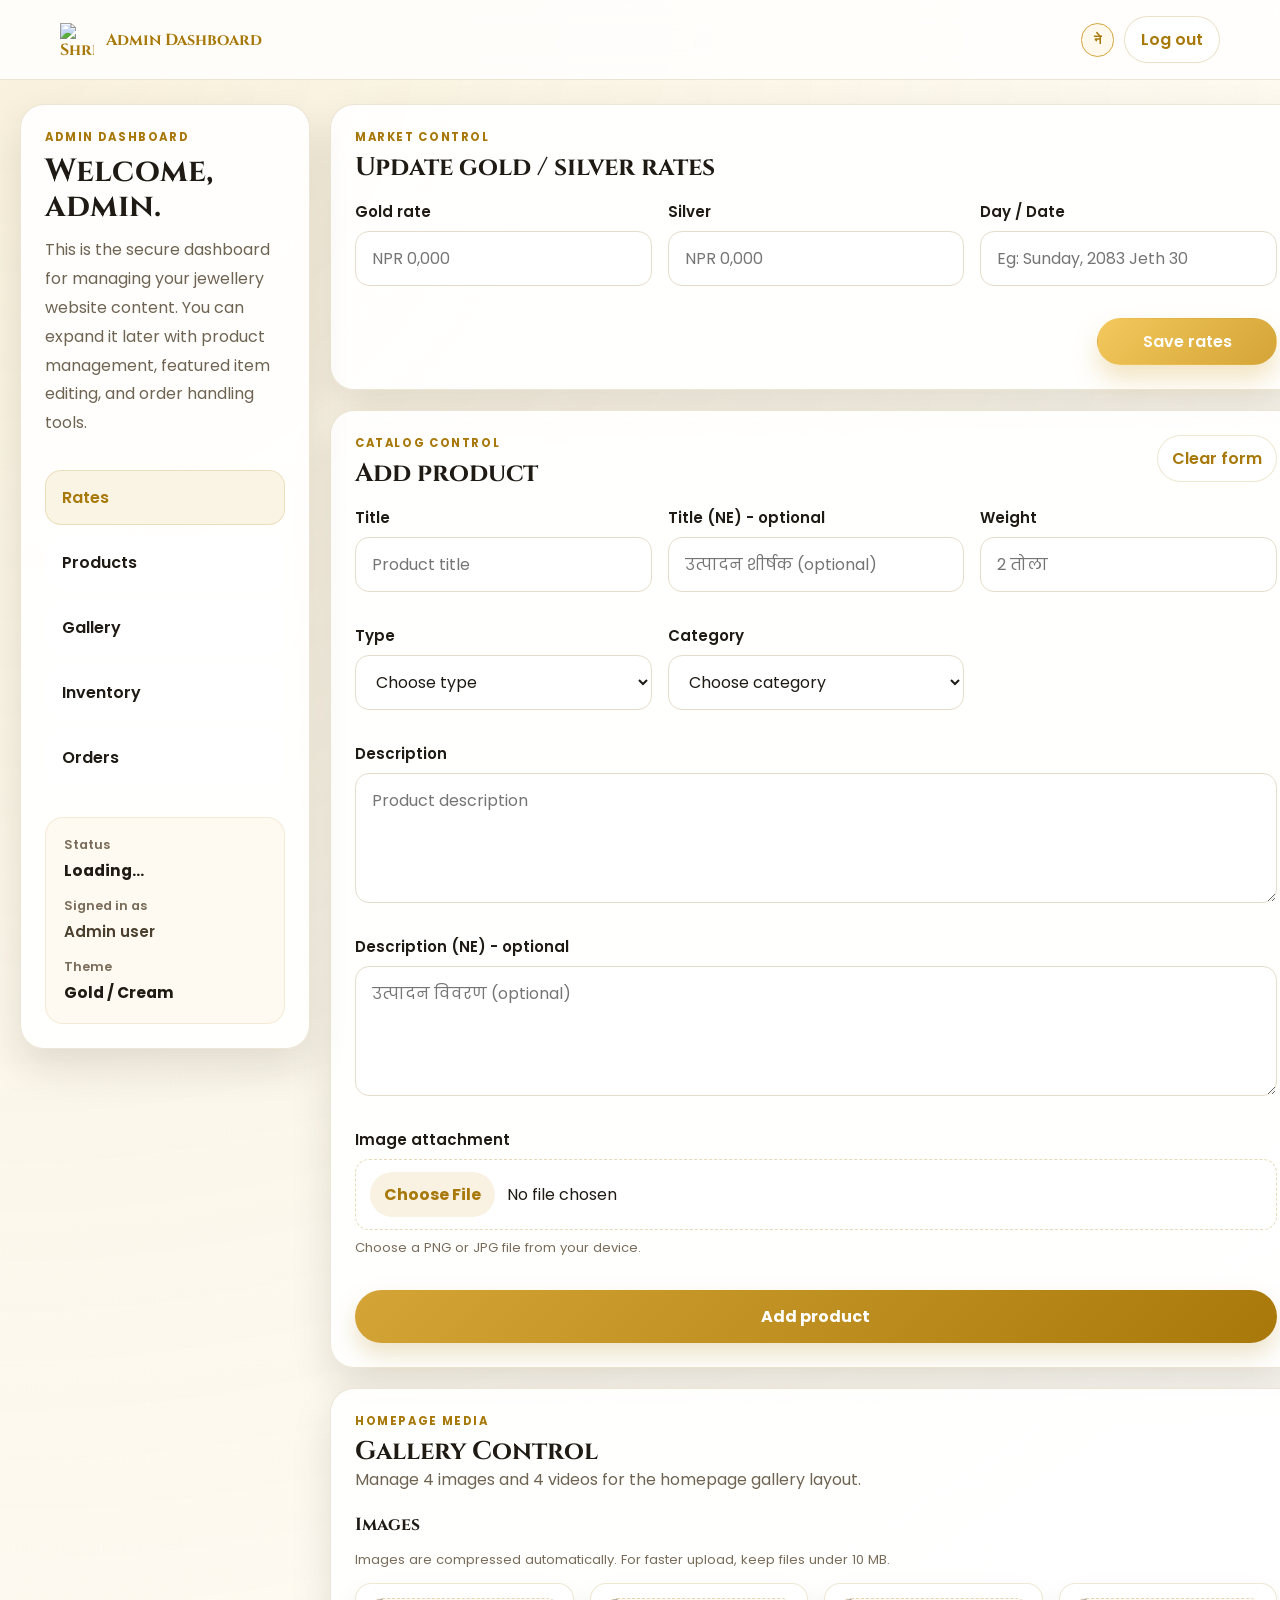
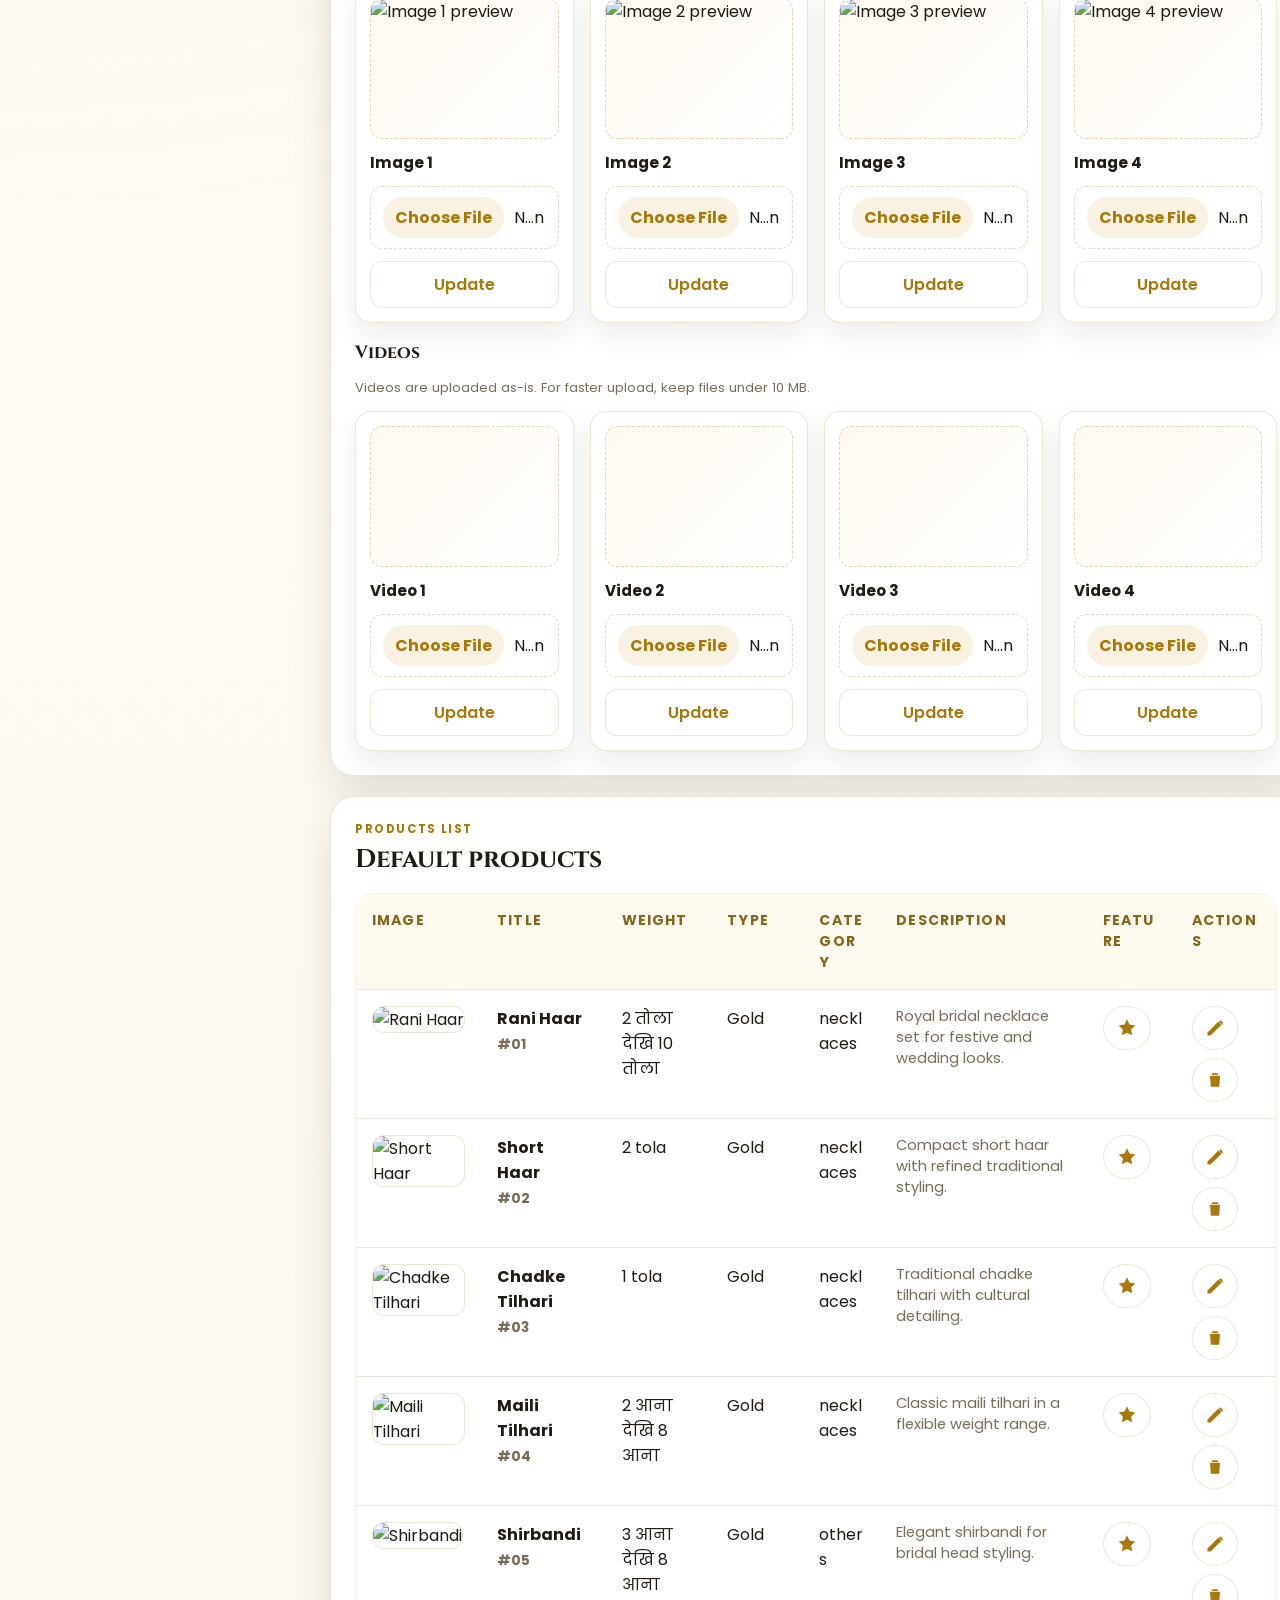
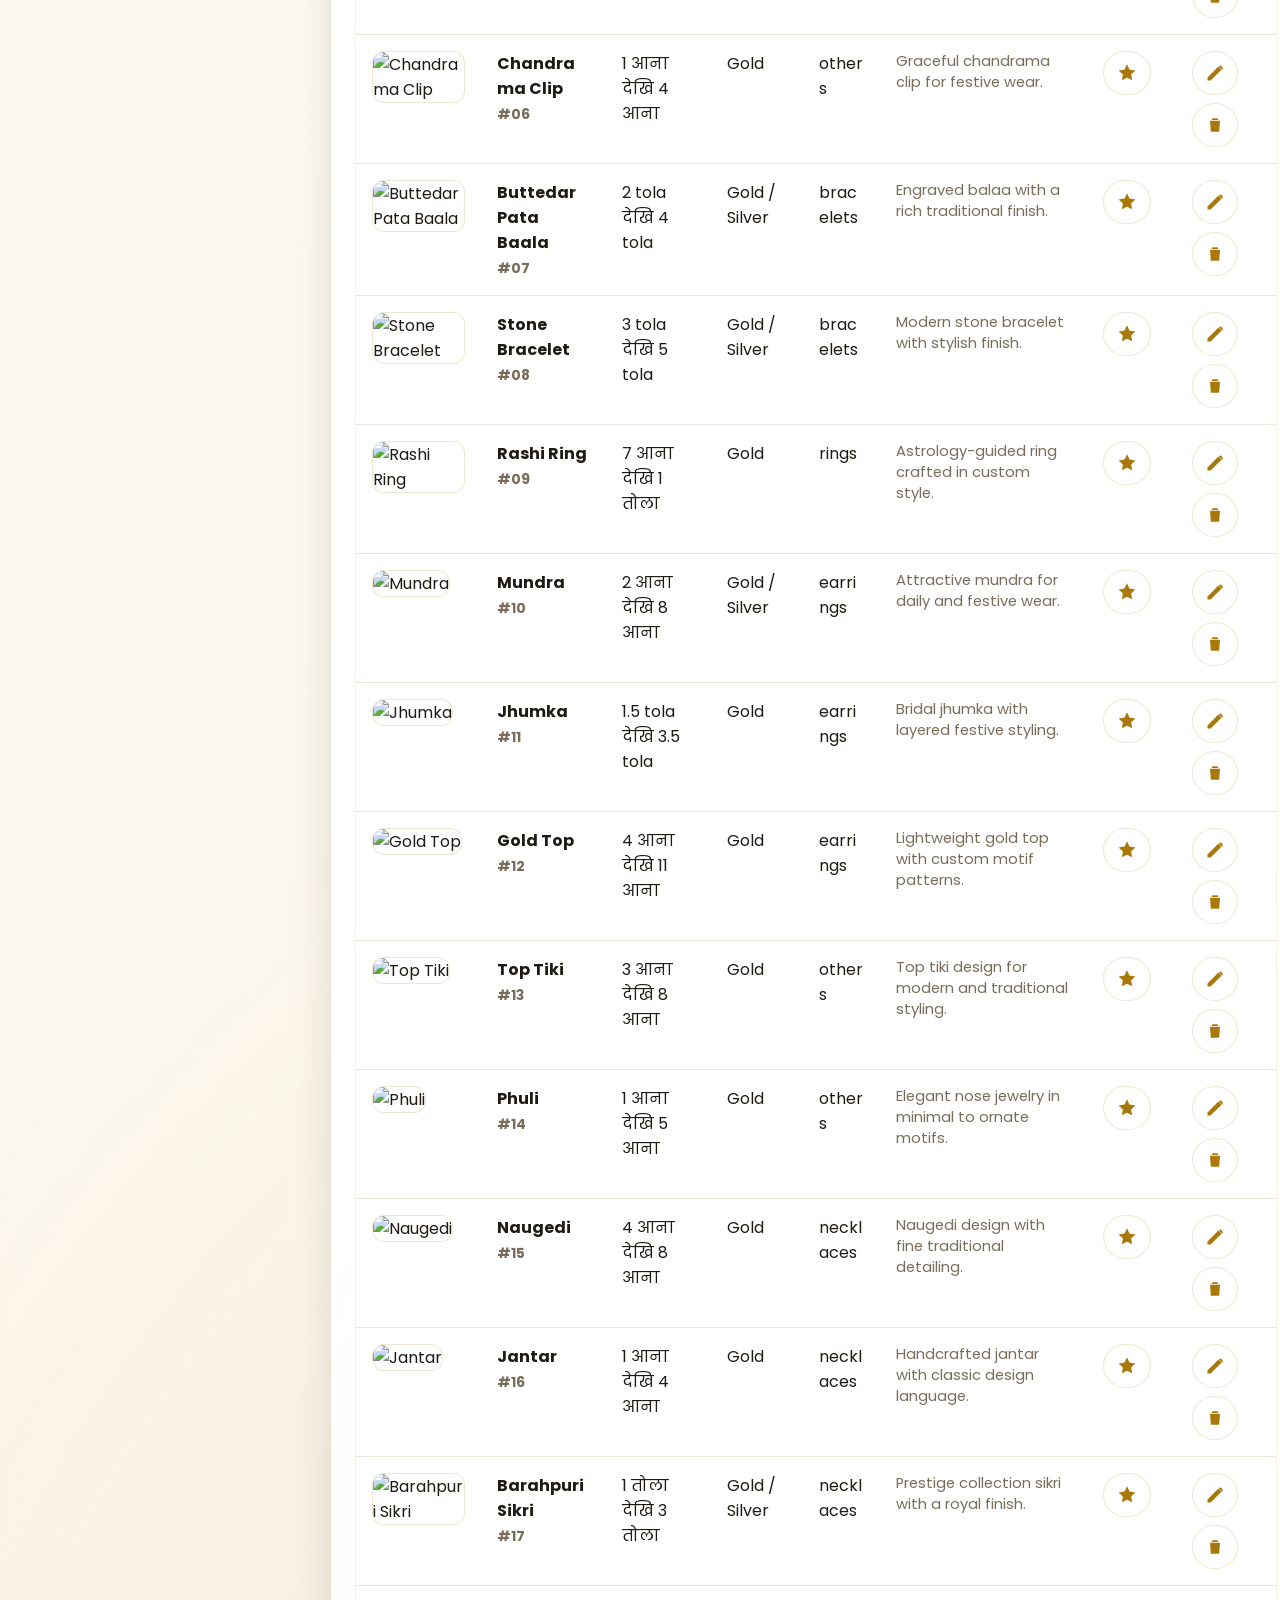
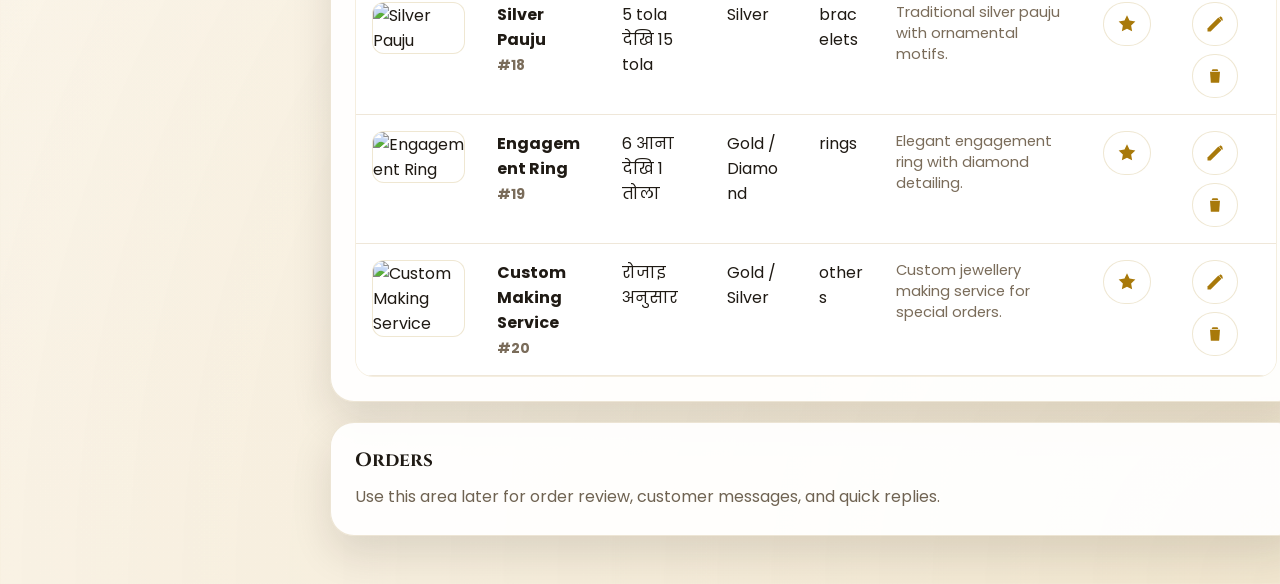
==== admin/dashboard.html @ 150936ea "Add files via upload" ====
<!DOCTYPE html>
<html lang="en">
<head>
    <meta charset="UTF-8">
    <meta name="viewport" content="width=device-width, initial-scale=1.0">
    <title>Admin Dashboard | Shree Ganapati Jewellers</title>
    <meta name="robots" content="noindex, nofollow">
    <link rel="icon" type="image/png" href="../img/logo.png">
    <link rel="preconnect" href="https://fonts.googleapis.com">
    <link rel="preconnect" href="https://fonts.gstatic.com" crossorigin>
    <link href="https://fonts.googleapis.com/css2?family=Cinzel:wght@600;700&family=Poppins:wght@300;400;500;600&display=swap" rel="stylesheet">
    <link rel="stylesheet" href="admin-style.css">
</head>
<body class="dashboard-page" data-page="dashboard">
    <header class="topbar">
        <div class="topbar-inner">
            <div class="brand">
                <img src="../img/logo.webp" alt="Shree Ganapati Jewellers">
                <span data-i18n="dashboardBrand">Admin Dashboard</span>
            </div>
            <div class="topbar-actions">
                <button type="button" id="langToggle" class="lang-switch" aria-label="Switch language">ने</button>
                <button class="logout" id="logoutButton" type="button" data-i18n="logout">Log out</button>
            </div>
        </div>
    </header>

    <main class="dashboard-shell">
        <aside class="sidebar panel">
            <div>
                <p class="sidebar-kicker" data-i18n="dashboardBrand">Admin Dashboard</p>
                <h1 data-i18n="dashboardTitle">Welcome, admin.</h1>
                <p class="sidebar-copy" data-i18n="dashboardIntro">This is the secure dashboard for managing your jewellery website content.</p>
            </div>

            <nav class="sidebar-nav" aria-label="Admin sections">
                <a href="#rates" class="sidebar-link active" data-i18n="navRates">Rates</a>
                <a href="#products" class="sidebar-link" data-i18n="navProducts">Products</a>
                <a href="#gallery-control" class="sidebar-link" data-i18n="navGallery">Gallery</a>
                <a href="#inventory" class="sidebar-link" data-i18n="navInventory">Inventory</a>
                <a href="#orders" class="sidebar-link" data-i18n="navOrders">Orders</a>
            </nav>

            <div class="sidebar-meta">
                <div>
                    <span class="label" data-i18n="statusLabel">Status</span>
                    <strong id="authStatus">Checking...</strong>
                </div>
                <div>
                    <span class="label" data-i18n="signedInLabel">Signed in as</span>
                    <strong id="userEmail">Loading...</strong>
                </div>
                <div>
                    <span class="label" data-i18n="themeLabel">Theme</span>
                    <strong data-i18n="themeValue">Gold / Cream</strong>
                </div>
            </div>
        </aside>

        <section class="dashboard-main">
            <section class="panel rate-panel" id="rates">
                <div class="section-head">
                    <div>
                        <p class="section-kicker" data-i18n="ratesKicker">Market control</p>
                        <h2 data-i18n="ratesTitle">Update gold / silver rates</h2>
                    </div>
                </div>

                <div class="rate-grid">
                    <label class="field compact">
                        <span data-i18n="goldLabel">Gold rate</span>
                        <input type="text" placeholder="NPR 000,000" data-i18n-placeholder="ratePlaceholder" data-rate-input="gold">
                    </label>
                    <label class="field compact">
                        <span data-i18n="silverLabel">Silver</span>
                        <input type="text" placeholder="NPR 000,000" data-i18n-placeholder="ratePlaceholder" data-rate-input="silver">
                    </label>
                    <label class="field compact">
                        <span data-i18n="rateDateLabel">Day / Date</span>
                        <input type="text" placeholder="Eg: Sunday, 2083 Jeth 30" data-i18n-placeholder="rateDatePlaceholder" data-rate-input="rateDate">
                    </label>
                </div>

                <div class="rate-actions">
                    <button type="button" class="ghost-button rate-button" data-i18n="saveRates">Save rates</button>
                </div>
            </section>

            <section class="panel form-panel-card" id="products">
                <div class="section-head">
                    <div>
                        <p class="section-kicker" data-i18n="productsKicker">Catalog control</p>
                        <h2 data-i18n="addProductTitle">Add product</h2>
                    </div>
                    <button type="button" class="ghost-button" data-i18n="clearForm">Clear form</button>
                </div>

                <form class="product-form" id="productForm">
                    <label class="field">
                        <span data-i18n="titleLabel">Title (EN)</span>
                        <input type="text" id="productTitle" data-i18n-placeholder="titlePlaceholder" placeholder="Product title" required>
                    </label>
                    <label class="field">
                        <span data-i18n="titleLabelNe">Title (NE)</span>
                        <input type="text" id="productTitleNe" placeholder="उत्पादन शीर्षक (optional)">
                    </label>
                    <label class="field">
                        <span data-i18n="weightLabel">Weight</span>
                        <input type="text" id="productWeight" data-i18n-placeholder="weightPlaceholder" placeholder="2 तोला" required>
                    </label>
                    <label class="field">
                        <span data-i18n="typeLabel">Type</span>
                        <select id="productType" required>
                            <option value="" data-i18n="chooseType">Choose type</option>
                            <option value="Gold" data-i18n="typeGold">Gold</option>
                            <option value="Silver" data-i18n="typeSilver">Silver</option>
                            <option value="Diamond" data-i18n="typeDiamond">Diamond</option>
                            <option value="Gold / Silver" data-i18n="typeGoldSilver">Gold / Silver</option>
                            <option value="Gold / Diamond" data-i18n="typeGoldDiamond">Gold / Diamond</option>
                        </select>
                    </label>
                    <label class="field">
                        <span data-i18n="categoryLabel">Category</span>
                        <select id="productCategory" required>
                            <option value="" data-i18n="chooseCategory">Choose category</option>
                            <option value="rings" data-i18n="categoryRings">Rings</option>
                            <option value="necklaces" data-i18n="categoryNecklaces">Necklaces</option>
                            <option value="bracelets" data-i18n="categoryBracelets">Bracelets</option>
                            <option value="earrings" data-i18n="categoryEarrings">Earrings</option>
                            <option value="others" data-i18n="categoryOthers">Others</option>
                        </select>
                    </label>
                    <label class="field field-full">
                        <span data-i18n="descriptionLabel">Description (EN)</span>
                        <textarea id="productDescription" rows="4" data-i18n-placeholder="descriptionPlaceholder" placeholder="Product description" required></textarea>
                    </label>
                    <label class="field field-full">
                        <span data-i18n="descriptionLabelNe">Description (NE)</span>
                        <textarea id="productDescriptionNe" rows="4" placeholder="उत्पादन विवरण (optional)"></textarea>
                    </label>
                    <label class="field field-full">
                        <span data-i18n="imageLabel">Image attachment</span>
                        <input type="file" id="productImageFile" accept="image/png,image/jpeg,image/jpg">
                        <small class="field-hint" data-i18n="imageHint">Choose a PNG or JPG file from your device.</small>
                    </label>
                    <div class="form-actions field-full">
                        <button type="submit" class="button" data-i18n="addProductButton">Add product</button>
                    </div>
                </form>
            </section>

            <section class="panel gallery-panel" id="gallery-control">
                <div class="section-head">
                    <div>
                        <p class="section-kicker" data-i18n="galleryKicker">Homepage media</p>
                        <h2 data-i18n="galleryTitle">Gallery Control</h2>
                        <p class="sidebar-copy" data-i18n="galleryIntro">Manage 4 images and 4 videos for the homepage gallery layout.</p>
                    </div>
                </div>

                <div class="gallery-control-section">
                    <h3 data-i18n="galleryImagesTitle">Images</h3>
                    <p class="field-hint" data-i18n="galleryImageHint">Images are compressed automatically. For faster upload, keep files under 10 MB.</p>
                    <div class="gallery-control-grid">
                        <article class="gallery-slot-card" data-gallery-slot="img1" data-gallery-type="image">
                            <div class="gallery-preview" data-gallery-preview="img1">
                                <div class="gallery-placeholder" data-i18n="galleryPlaceholder">No asset</div>
                                <img src="" alt="Image 1 preview" data-gallery-preview-img="img1" loading="lazy" decoding="async">
                            </div>
                            <div class="gallery-slot-label" data-i18n="galleryImage1">Image 1</div>
                            <div class="gallery-upload">
                                <input type="file" accept="image/*" data-gallery-input="img1">
                            </div>
                            <button type="button" class="ghost-button gallery-update-button" data-gallery-update="img1" data-i18n="galleryUpdateButton">Update</button>
                        </article>

                        <article class="gallery-slot-card" data-gallery-slot="img2" data-gallery-type="image">
                            <div class="gallery-preview" data-gallery-preview="img2">
                                <div class="gallery-placeholder" data-i18n="galleryPlaceholder">No asset</div>
                                <img src="" alt="Image 2 preview" data-gallery-preview-img="img2" loading="lazy" decoding="async">
                            </div>
                            <div class="gallery-slot-label" data-i18n="galleryImage2">Image 2</div>
                            <div class="gallery-upload">
                                <input type="file" accept="image/*" data-gallery-input="img2">
                            </div>
                            <button type="button" class="ghost-button gallery-update-button" data-gallery-update="img2" data-i18n="galleryUpdateButton">Update</button>
                        </article>

                        <article class="gallery-slot-card" data-gallery-slot="img3" data-gallery-type="image">
                            <div class="gallery-preview" data-gallery-preview="img3">
                                <div class="gallery-placeholder" data-i18n="galleryPlaceholder">No asset</div>
                                <img src="" alt="Image 3 preview" data-gallery-preview-img="img3" loading="lazy" decoding="async">
                            </div>
                            <div class="gallery-slot-label" data-i18n="galleryImage3">Image 3</div>
                            <div class="gallery-upload">
                                <input type="file" accept="image/*" data-gallery-input="img3">
                            </div>
                            <button type="button" class="ghost-button gallery-update-button" data-gallery-update="img3" data-i18n="galleryUpdateButton">Update</button>
                        </article>

                        <article class="gallery-slot-card" data-gallery-slot="img4" data-gallery-type="image">
                            <div class="gallery-preview" data-gallery-preview="img4">
                                <div class="gallery-placeholder" data-i18n="galleryPlaceholder">No asset</div>
                                <img src="" alt="Image 4 preview" data-gallery-preview-img="img4" loading="lazy" decoding="async">
                            </div>
                            <div class="gallery-slot-label" data-i18n="galleryImage4">Image 4</div>
                            <div class="gallery-upload">
                                <input type="file" accept="image/*" data-gallery-input="img4">
                            </div>
                            <button type="button" class="ghost-button gallery-update-button" data-gallery-update="img4" data-i18n="galleryUpdateButton">Update</button>
                        </article>
                    </div>
                </div>

                <div class="gallery-control-section">
                    <h3 data-i18n="galleryVideosTitle">Videos</h3>
                    <p class="field-hint" data-i18n="galleryVideoHint">Videos are uploaded as-is. For faster upload, keep files under 10 MB.</p>
                    <div class="gallery-control-grid">
                        <article class="gallery-slot-card" data-gallery-slot="vid1" data-gallery-type="video">
                            <div class="gallery-preview" data-gallery-preview="vid1">
                                <div class="gallery-placeholder" data-i18n="galleryPlaceholder">No asset</div>
                                <video data-gallery-preview-video="vid1" muted playsinline loop preload="metadata"></video>
                            </div>
                            <div class="gallery-slot-label" data-i18n="galleryVideo1">Video 1</div>
                            <div class="gallery-upload">
                                <input type="file" accept="video/*" data-gallery-input="vid1">
                            </div>
                            <button type="button" class="ghost-button gallery-update-button" data-gallery-update="vid1" data-i18n="galleryUpdateButton">Update</button>
                        </article>

                        <article class="gallery-slot-card" data-gallery-slot="vid2" data-gallery-type="video">
                            <div class="gallery-preview" data-gallery-preview="vid2">
                                <div class="gallery-placeholder" data-i18n="galleryPlaceholder">No asset</div>
                                <video data-gallery-preview-video="vid2" muted playsinline loop preload="metadata"></video>
                            </div>
                            <div class="gallery-slot-label" data-i18n="galleryVideo2">Video 2</div>
                            <div class="gallery-upload">
                                <input type="file" accept="video/*" data-gallery-input="vid2">
                            </div>
                            <button type="button" class="ghost-button gallery-update-button" data-gallery-update="vid2" data-i18n="galleryUpdateButton">Update</button>
                        </article>

                        <article class="gallery-slot-card" data-gallery-slot="vid3" data-gallery-type="video">
                            <div class="gallery-preview" data-gallery-preview="vid3">
                                <div class="gallery-placeholder" data-i18n="galleryPlaceholder">No asset</div>
                                <video data-gallery-preview-video="vid3" muted playsinline loop preload="metadata"></video>
                            </div>
                            <div class="gallery-slot-label" data-i18n="galleryVideo3">Video 3</div>
                            <div class="gallery-upload">
                                <input type="file" accept="video/*" data-gallery-input="vid3">
                            </div>
                            <button type="button" class="ghost-button gallery-update-button" data-gallery-update="vid3" data-i18n="galleryUpdateButton">Update</button>
                        </article>

                        <article class="gallery-slot-card" data-gallery-slot="vid4" data-gallery-type="video">
                            <div class="gallery-preview" data-gallery-preview="vid4">
                                <div class="gallery-placeholder" data-i18n="galleryPlaceholder">No asset</div>
                                <video data-gallery-preview-video="vid4" muted playsinline loop preload="metadata"></video>
                            </div>
                            <div class="gallery-slot-label" data-i18n="galleryVideo4">Video 4</div>
                            <div class="gallery-upload">
                                <input type="file" accept="video/*" data-gallery-input="vid4">
                            </div>
                            <button type="button" class="ghost-button gallery-update-button" data-gallery-update="vid4" data-i18n="galleryUpdateButton">Update</button>
                        </article>
                    </div>
                </div>
            </section>

            <section class="panel table-panel" id="inventory">
                <div class="section-head">
                    <div>
                        <p class="section-kicker" data-i18n="inventoryKicker">Products list</p>
                        <h2 data-i18n="allProductsTitle">Default products</h2>
                    </div>
                </div>

                <div class="table-wrap">
                    <table class="product-table">
                        <thead>
                            <tr>
                                <th data-i18n="tableImage">Image</th>
                                <th data-i18n="tableTitle">Title</th>
                                <th data-i18n="tableWeight">Weight</th>
                                <th data-i18n="tableType">Type</th>
                                <th data-i18n="tableCategory">Category</th>
                                <th data-i18n="tableDescription">Description</th>
                                <th data-i18n="tableFeature">Feature</th>
                                <th data-i18n="tableActions">Actions</th>
                            </tr>
                        </thead>
                        <tbody id="productTableBody"></tbody>
                    </table>
                </div>
                <div id="productCardList" class="product-card-list" aria-live="polite"></div>
            </section>

            <section class="panel card" id="orders">
                <h2 data-i18n="ordersTitle">Orders</h2>
                <p data-i18n="ordersText">Use this area later for order review, customer messages, and quick replies.</p>
            </section>
        </section>
    </main>

    <!-- 1. First, load the main Firebase app core library -->
    <script src="https://www.gstatic.com/firebasejs/10.12.5/firebase-app-compat.js"></script>

    <!-- 2. Next, load the specific feature libraries -->
    <script src="https://www.gstatic.com/firebasejs/10.12.5/firebase-auth-compat.js"></script>
    <script src="https://www.gstatic.com/firebasejs/10.12.5/firebase-firestore-compat.js"></script>
    <script src="https://www.gstatic.com/firebasejs/10.12.5/firebase-storage-compat.js"></script>

    <!-- 3. Then load your secret configuration keys -->
    <script src="../firebase-config.js"></script>

    <!-- 4. Finally, load your actual website application script -->
    <script src="https://cdn.jsdelivr.net/npm/sweetalert2@11"></script>
    <script src="admin-script.js" defer></script>
</body>
</html>
---- admin/admin-style.css ----
* {
	box-sizing: border-box;
}

:root {
	--gold: #d4a437;
	--gold-deep: #a8790a;
	--ink: #1f1a14;
	--cream: #fffdf8;
	--soft: #fff8ed;
	--line: rgba(141, 100, 8, 0.16);
	--shadow: 0 18px 40px rgba(31, 26, 20, 0.12);
}

html {
	min-height: 100%;
}

body {
	margin: 0;
	min-height: 100vh;
	font-family: 'Poppins', sans-serif;
	color: var(--ink);
	background:
		radial-gradient(circle at top left, rgba(212, 164, 55, 0.15), transparent 34%),
		radial-gradient(circle at bottom right, rgba(168, 121, 10, 0.12), transparent 30%),
		linear-gradient(180deg, #fffef9 0%, #fbf5ea 100%);
}

body.admin-page {
	display: grid;
	place-items: center;
	padding: 24px;
}

body.dashboard-page {
	display: block;
}

a {
	color: inherit;
}

.login-shell {
	width: min(100%, 960px);
	display: grid;
	grid-template-columns: 1.05fr 0.95fr;
	gap: 0;
	background: rgba(255, 255, 255, 0.82);
	border: 1px solid rgba(168, 121, 10, 0.15);
	border-radius: 28px;
	overflow: hidden;
	box-shadow: var(--shadow);
	backdrop-filter: blur(12px);
}

.brand-panel {
	padding: 40px;
	background: linear-gradient(160deg, rgba(255, 248, 237, 0.95), rgba(255, 255, 255, 0.85));
	border-right: 1px solid var(--line);
	display: flex;
	flex-direction: column;
	justify-content: space-between;
	gap: 32px;
}

.brand-top {
	display: flex;
	align-items: center;
	justify-content: space-between;
	gap: 14px;
}

.brand-top-left {
	display: flex;
	align-items: center;
	gap: 14px;
}

.brand-logo {
	width: 56px;
	height: 56px;
	object-fit: contain;
	flex-shrink: 0;
}

.brand-name {
	margin: 0;
	font-family: 'Cinzel', serif;
	font-size: 1.35rem;
	color: var(--gold-deep);
	letter-spacing: 0.02em;
}

.brand-subtitle {
	margin: 4px 0 0;
	color: #8a6f43;
	font-size: 0.92rem;
}

.lang-switch {
	border: 1px solid var(--gold);
	background: var(--soft);
	color: var(--gold-deep);
	font-weight: 700;
	font-size: 0.82rem;
	border-radius: 999px;
	padding: 8px 12px;
	cursor: pointer;
	transition: all 0.2s ease;
}

.lang-switch:hover {
	background: linear-gradient(135deg, var(--gold), var(--gold-deep));
	color: white;
	border-color: transparent;
}

.brand-copy h1 {
	margin: 0 0 14px;
	font-family: 'Cinzel', serif;
	font-size: clamp(2rem, 4vw, 3.2rem);
	line-height: 1.1;
	color: var(--ink);
}

.brand-copy p {
	margin: 0;
	max-width: 30rem;
	color: #665b4a;
	font-size: 1rem;
	line-height: 1.8;
}

.brand-note {
	padding: 18px 20px;
	border-radius: 18px;
	background: rgba(255, 255, 255, 0.85);
	border: 1px solid rgba(168, 121, 10, 0.12);
	color: #6f6352;
	line-height: 1.7;
}

.form-panel {
	padding: 40px;
	background: rgba(255, 255, 255, 0.96);
	display: flex;
	align-items: center;
}

.login-card {
	width: 100%;
	max-width: 380px;
	margin: 0 auto;
}

.login-card h2 {
	margin: 0 0 8px;
	font-family: 'Cinzel', serif;
	font-size: 1.8rem;
	color: var(--ink);
}

.login-card .subtext {
	margin: 0 0 28px;
	color: #6f6352;
	line-height: 1.7;
}

.field {
	margin-bottom: 16px;
}

.field label {
	display: block;
	margin-bottom: 8px;
	font-size: 0.95rem;
	font-weight: 600;
	color: var(--ink);
}

.field input {
	width: 100%;
	border: 1px solid #e6dccb;
	border-radius: 14px;
	background: #fff;
	padding: 14px 16px;
	font: inherit;
	color: var(--ink);
	outline: none;
	transition: border-color 0.2s ease, box-shadow 0.2s ease;
}

.field input:focus {
	border-color: var(--gold);
	box-shadow: 0 0 0 4px rgba(212, 164, 55, 0.14);
}

.toggle-row {
	display: flex;
	justify-content: space-between;
	align-items: center;
	gap: 12px;
	margin: 6px 0 20px;
	color: #6f6352;
	font-size: 0.93rem;
}

.toggle-row label {
	display: inline-flex;
	align-items: center;
	gap: 8px;
	cursor: pointer;
}

.toggle-row a {
	color: var(--gold-deep);
	text-decoration: none;
}

.button {
	width: 100%;
	border: 0;
	border-radius: 999px;
	padding: 14px 18px;
	font: inherit;
	font-weight: 700;
	cursor: pointer;
	background: linear-gradient(135deg, var(--gold), var(--gold-deep));
	color: #fff;
	box-shadow: 0 12px 24px rgba(168, 121, 10, 0.22);
	transition: transform 0.2s ease, box-shadow 0.2s ease;
}

.button:hover {
	transform: translateY(-1px);
	box-shadow: 0 16px 28px rgba(168, 121, 10, 0.26);
}

.button:disabled {
	opacity: 0.7;
	cursor: wait;
	transform: none;
}

.button.is-loading {
	position: relative;
	overflow: hidden;
	background: linear-gradient(135deg, #f8d98b, #e0b647);
	box-shadow: 0 16px 30px rgba(212, 164, 55, 0.34);
	animation: loginPulse 1.1s ease-in-out infinite;
}

.button.is-loading::after {
	content: '';
	position: absolute;
	inset: 0;
	background: linear-gradient(110deg, transparent 0%, rgba(255, 255, 255, 0.24) 45%, transparent 70%);
	transform: translateX(-120%);
	animation: loginSweep 1s linear infinite;
	pointer-events: none;
}

@keyframes loginPulse {
	0%,
	100% {
		transform: translateY(0) scale(1);
	}

	50% {
		transform: translateY(-1px) scale(1.01);
	}
}

@keyframes loginSweep {
	0% {
		transform: translateX(-120%);
	}

	100% {
		transform: translateX(120%);
	}
}

.error-message {
	display: none;
	margin-top: 16px;
	border-radius: 14px;
	border: 1px solid rgba(175, 45, 45, 0.16);
	background: rgba(175, 45, 45, 0.08);
	color: #a12626;
	padding: 12px 14px;
	line-height: 1.6;
}

.helper-text {
	margin-top: 18px;
	font-size: 0.92rem;
	color: #7a6c5a;
	line-height: 1.6;
}

.helper-text code {
	background: #f5ede0;
	padding: 2px 6px;
	border-radius: 6px;
}

.topbar {
	position: sticky;
	top: 0;
	z-index: 20;
	backdrop-filter: blur(12px);
	background: rgba(255, 255, 255, 0.82);
	border-bottom: 1px solid var(--line);
}

.topbar-inner {
	max-width: 1200px;
	margin: 0 auto;
	padding: 16px 20px;
	display: flex;
	align-items: center;
	justify-content: space-between;
	gap: 16px;
}

.brand {
	display: flex;
	align-items: center;
	gap: 12px;
	font-family: 'Cinzel', serif;
	font-weight: 700;
	color: var(--gold-deep);
}

.brand img {
	width: 34px;
	height: 34px;
	object-fit: contain;
}

.logout {
	border: 1px solid rgba(168, 121, 10, 0.22);
	background: #fff;
	color: var(--gold-deep);
	border-radius: 999px;
	padding: 10px 16px;
	font: inherit;
	font-weight: 600;
	cursor: pointer;
}

.topbar-actions {
	display: flex;
	align-items: center;
	justify-content: flex-end;
	gap: 10px;
	flex-wrap: wrap;
	min-width: 0;
}

.page {
	max-width: 1200px;
	margin: 0 auto;
	padding: 28px 20px 48px;
}

.dashboard-shell {
	max-width: 1400px;
	margin: 0 auto;
	padding: 24px 20px 48px;
	display: grid;
	grid-template-columns: 290px minmax(0, 1fr);
	gap: 20px;
	align-items: start;
}

.sidebar {
	position: sticky;
	top: 100px;
	align-self: start;
	min-height: calc(100vh - 124px);
	display: flex;
	flex-direction: column;
	justify-content: space-between;
	gap: 24px;
	padding: 24px;
	background: rgba(255, 255, 255, 0.94);
}

.sidebar-kicker,
.section-kicker {
	margin: 0 0 8px;
	text-transform: uppercase;
	letter-spacing: 0.14em;
	font-size: 0.72rem;
	font-weight: 700;
	color: var(--gold-deep);
}

.sidebar h1,
.section-head h2 {
	margin: 0;
	font-family: 'Cinzel', serif;
	line-height: 1.1;
	color: var(--ink);
}

.sidebar h1 {
	font-size: clamp(1.6rem, 2.5vw, 2.4rem);
	margin-bottom: 12px;
}

.sidebar-copy {
	margin: 0;
	color: #6f6352;
	line-height: 1.8;
}

.sidebar-nav {
	display: grid;
	gap: 10px;
	padding-top: 8px;
	padding-bottom: 8px;
}

.sidebar-link {
	display: flex;
	align-items: center;
	justify-content: space-between;
	text-decoration: none;
	border: 1px solid transparent;
	border-radius: 16px;
	padding: 14px 16px;
	background: rgba(255, 255, 255, 0.72);
	font-weight: 600;
	color: var(--ink);
	transition: all 0.2s ease;
}

.sidebar-link:hover,
.sidebar-link.active {
	border-color: rgba(168, 121, 10, 0.18);
	background: rgba(212, 164, 55, 0.12);
	color: var(--gold-deep);
}

.sidebar-meta {
	display: grid;
	gap: 14px;
	padding: 18px;
	border-radius: 18px;
	background: rgba(255, 248, 237, 0.75);
	border: 1px solid rgba(168, 121, 10, 0.12);
}

.sidebar-meta strong#userEmail {
	display: inline-block;
	max-width: 18ch;
	overflow: hidden;
	text-overflow: ellipsis;
	white-space: nowrap;
	vertical-align: middle;
	font-size: 0.95rem;
	word-break: normal;
	line-height: 1.2;
	color: #4b3f2e;
	font-weight: 600;
	background: transparent;
	padding-right: 6px;
	text-align: left;
	display: inline-block;
}

@media (max-width: 720px) {
	.sidebar-meta strong#userEmail {
		max-width: 12ch;
		font-size: 0.9rem;
	}
}

.sidebar-meta .label {
	display: block;
	font-size: 0.8rem;
	font-weight: 600;
	color: #7a6c5a;
	margin-bottom: 4px;
}

.sidebar-meta strong {
	font-size: 0.96rem;
	color: var(--ink);
}

.dashboard-main {
	display: grid;
	gap: 20px;
}

.section-head {
	display: flex;
	justify-content: space-between;
	align-items: flex-start;
	gap: 16px;
	margin-bottom: 18px;
}

.section-head h2 {
	font-size: clamp(1.4rem, 2vw, 2rem);
}

.ghost-button {
	border: 1px solid rgba(168, 121, 10, 0.18);
	background: #fff;
	color: var(--gold-deep);
	border-radius: 999px;
	padding: 10px 14px;
	font: inherit;
	font-weight: 600;
	cursor: pointer;
	transition: all 0.2s ease;
}

.ghost-button:hover {
	background: rgba(212, 164, 55, 0.12);
}

.rate-actions {
	display: flex;
	justify-content: flex-end;
	margin-top: 16px;
}

.rate-button {
	min-width: 180px;
	border-color: transparent;
	background: linear-gradient(135deg, #f3c85c, var(--gold));
	color: #fff;
	box-shadow: 0 14px 26px rgba(212, 164, 55, 0.3);
}

.rate-button:hover {
	background: linear-gradient(135deg, #f7d87a, #e0b647);
	color: #fff;
	box-shadow: 0 18px 32px rgba(212, 164, 55, 0.36);
}

.rate-panel,
.form-panel-card,
.table-panel {
	padding: 24px;
}

.gallery-panel {
	padding: 24px;
}

.gallery-control-section {
	margin-top: 18px;
}

.gallery-control-section h3 {
	margin: 0 0 12px;
	font-family: 'Cinzel', serif;
	font-size: 1.1rem;
	color: var(--ink);
}

.gallery-control-grid {
	display: grid;
	grid-template-columns: repeat(auto-fit, minmax(150px, 1fr));
	gap: 16px;
}

.gallery-slot-card {
	background: #fff;
	border: 1px solid rgba(168, 121, 10, 0.18);
	border-radius: 16px;
	padding: 14px;
	box-shadow: 0 12px 26px rgba(31, 26, 20, 0.08);
	display: grid;
	gap: 12px;
}

.gallery-preview {
	width: 100%;
	aspect-ratio: 4 / 3;
	border-radius: 12px;
	border: 1px dashed rgba(168, 121, 10, 0.3);
	background: linear-gradient(135deg, rgba(255, 248, 237, 0.85), rgba(255, 255, 255, 0.9));
	display: grid;
	place-items: center;
	overflow: hidden;
	position: relative;
}

.gallery-preview img,
.gallery-preview video {
	width: 100%;
	height: 100%;
	object-fit: cover;
	display: none;
}

.gallery-preview.is-filled img,
.gallery-preview.is-filled video {
	display: block;
}

.gallery-placeholder {
	font-size: 0.85rem;
	color: #7a6c5a;
	font-weight: 600;
	text-align: center;
	padding: 0 8px;
}

.gallery-preview.is-filled .gallery-placeholder {
	display: none;
}

.gallery-slot-label {
	font-weight: 700;
	color: var(--ink);
	font-size: 0.95rem;
}

.gallery-upload input[type="file"] {
	width: 100%;
	border: 1px dashed rgba(168, 121, 10, 0.28);
	border-radius: 12px;
	background: #fff;
	padding: 10px 12px;
	font: inherit;
}

.gallery-upload input[type="file"]::file-selector-button {
	border: 0;
	border-radius: 999px;
	padding: 8px 12px;
	margin-right: 10px;
	background: rgba(212, 164, 55, 0.14);
	color: var(--gold-deep);
	font: inherit;
	font-weight: 700;
	cursor: pointer;
}

.gallery-update-button {
	width: 100%;
	border-radius: 12px;
}

.gallery-upload-text {
	margin: 0 0 10px;
	color: #5b4c37;
	font-size: 0.95rem;
}

.gallery-upload-status {
	display: grid;
	gap: 8px;
	margin-top: 6px;
}

.gallery-upload-progress {
	width: 100%;
	height: 8px;
	border-radius: 999px;
	background: rgba(212, 164, 55, 0.2);
	overflow: hidden;
}

.gallery-upload-progress span {
	display: block;
	width: 0%;
	height: 100%;
	background: linear-gradient(135deg, var(--gold), var(--gold-deep));
	transition: width 0.2s ease;
}

.gallery-upload-percent {
	font-weight: 700;
	color: var(--gold-deep);
	font-size: 0.9rem;
}

.rate-grid,
.product-form {
	display: grid;
	grid-template-columns: repeat(3, minmax(0, 1fr));
	gap: 16px;
}

.field {
	display: grid;
	gap: 8px;
}

.field span {
	font-size: 0.94rem;
	font-weight: 600;
	color: var(--ink);
}

.field-hint {
	font-size: 0.82rem;
	line-height: 1.5;
	color: #7a6c5a;
}

.compact input,
.product-form input,
.product-form select,
.product-form textarea {
	width: 100%;
	border: 1px solid #e6dccb;
	border-radius: 14px;
	background: #fff;
	padding: 14px 16px;
	font: inherit;
	color: var(--ink);
	outline: none;
	transition: border-color 0.2s ease, box-shadow 0.2s ease;
}

.product-form textarea {
	resize: vertical;
	min-height: 130px;
}

.product-form input[type="file"] {
	padding: 12px 14px;
	background: #fff;
	border: 1px dashed rgba(168, 121, 10, 0.28);
	border-radius: 14px;
}

.product-form input[type="file"]::file-selector-button {
	border: 0;
	border-radius: 999px;
	padding: 10px 14px;
	margin-right: 12px;
	background: rgba(212, 164, 55, 0.14);
	color: var(--gold-deep);
	font: inherit;
	font-weight: 700;
	cursor: pointer;
}

.compact input:focus,
.product-form input:focus,
.product-form select:focus,
.product-form textarea:focus {
	border-color: var(--gold);
	box-shadow: 0 0 0 4px rgba(212, 164, 55, 0.14);
}

.field-full {
	grid-column: 1 / -1;
}

.form-actions {
	display: flex;
	justify-content: flex-end;
}

.table-wrap {
	overflow: auto;
	border-radius: 18px;
	border: 1px solid rgba(168, 121, 10, 0.12);
}

.product-table {
	width: 100%;
	border-collapse: collapse;
	min-width: 920px;
	background: #fff;
}

.product-table th,
.product-table td {
	padding: 16px;
	text-align: left;
	border-bottom: 1px solid #efe7d9;
	vertical-align: top;
	min-width: 0;
	word-break: break-word;
}

.product-table th {
	font-size: 0.88rem;
	text-transform: uppercase;
	letter-spacing: 0.08em;
	color: #86661a;
	background: #fffaf0;
}

.product-table tbody tr:hover {
	background: rgba(212, 164, 55, 0.04);
}

.product-title-cell {
	font-weight: 700;
}

.product-title-ne {
	display: block;
	margin-top: 4px;
	font-size: 0.9rem;
	color: #6f6352;
}

.product-card-list {
	display: none;
	gap: 16px;
}

.product-card {
	background: #fff;
	border: 1px solid #efe7d9;
	border-radius: 12px;
	box-shadow: 0 8px 22px rgba(31, 26, 20, 0.08);
	padding: 14px;
	margin-bottom: 16px;
}

.product-card.empty-card {
	text-align: center;
	color: #7a6c5a;
}

.product-card-main {
	display: flex;
	gap: 12px;
	align-items: center;
}

.product-card-thumb {
	width: 80px;
	height: 80px;
	border-radius: 8px;
	object-fit: cover;
	border: 1px solid rgba(168, 121, 10, 0.18);
	background: #fff;
	flex-shrink: 0;
}

.product-card-info {
	min-width: 0;
	flex: 1;
}

.product-card-title {
	font-weight: 700;
	font-size: 1rem;
	color: var(--ink);
	word-break: keep-all;
	overflow-wrap: break-word;
}

.product-card-title-ne {
	font-size: 0.9rem;
	color: #6f6352;
	margin-top: 2px;
}

.product-card-id {
	font-size: 0.78rem;
	color: #8a7a64;
	margin-top: 4px;
	white-space: nowrap;
	overflow: hidden;
	text-overflow: ellipsis;
}

.product-card-badges {
	display: flex;
	flex-wrap: wrap;
	gap: 6px;
	margin-top: 8px;
}

.product-badge {
	display: inline-flex;
	align-items: center;
	gap: 6px;
	padding: 4px 8px;
	border-radius: 999px;
	border: 1px solid var(--line);
	background: #fff;
	font-size: 0.75rem;
	color: #6f6352;
}

.product-card-desc {
	margin-top: 10px;
	color: #6f6352;
	font-size: 0.85rem;
	line-height: 1.5;
}

.product-card-actions {
	margin-top: 12px;
	padding-top: 10px;
	border-top: 1px solid #f1eadf;
	display: flex;
	justify-content: flex-end;
	gap: 10px;
}

.product-thumb {
	width: 56px;
	height: 56px;
	border-radius: 12px;
	object-fit: cover;
	border: 1px solid rgba(168, 121, 10, 0.18);
	background: #fff;
}

.product-desc {
	display: block;
	color: #7a6c5a;
	font-size: 0.92rem;
	line-height: 1.45;
}

.product-subtext {
	display: block;
	margin-top: 4px;
	font-size: 0.86rem;
	color: #7a6c5a;
}

.action-row {
	display: flex;
	flex-wrap: wrap;
	gap: 8px;
}

.action-btn {
	min-width: 44px;
	min-height: 44px;
	padding: 10px 14px;
	border-radius: 999px;
	font-size: 1rem;
	line-height: 1;
	display: inline-flex;
	align-items: center;
	justify-content: center;
}

.action-btn .action-icon {
	width: 20px;
	height: 20px;
	fill: currentColor;
	flex-shrink: 0;
}

.action-btn .action-icon-feature {
	width: 22px;
	height: 22px;
}

.action-feature {
	border: 1px solid rgba(212, 164, 55, 0.4);
	color: #b78613;
	background: #fffaf0;
	box-shadow: inset 0 0 0 1px rgba(255, 255, 255, 0.8);
}

.action-feature.featured {
	background: linear-gradient(135deg, var(--gold), var(--gold-deep));
	color: #2b1c00;
	border-color: transparent;
	box-shadow: 0 10px 18px rgba(168, 121, 10, 0.25);
}

.action-edit {
	border: 1px solid rgba(176, 130, 32, 0.3);
	color: #8f6a0f;
	background: #fff6e7;
}

.action-delete {
	border: 1px solid rgba(168, 91, 43, 0.3);
	color: #9c5a2f;
	background: #fff1e8;
}

.small-button {
	border: 1px solid rgba(168, 121, 10, 0.18);
	background: #fff;
	color: var(--gold-deep);
	border-radius: 999px;
	padding: 8px 12px;
	font: inherit;
	font-weight: 600;
	cursor: pointer;
	transition: all 0.2s ease;
}

.small-button:hover {
	background: rgba(212, 164, 55, 0.12);
}

.small-button.danger {
	border-color: rgba(171, 44, 44, 0.18);
	color: #a12626;
}

.small-button.danger:hover {
	background: rgba(171, 44, 44, 0.08);
}

/* Featured state for small action buttons */
.small-button.featured {
	background: linear-gradient(135deg, var(--gold), var(--gold-deep));
	color: #fff;
	border-color: transparent;
}

.empty-state {
	padding: 24px;
	text-align: center;
	color: #7a6c5a;
}

@media (max-width: 1120px) {
	.dashboard-shell {
		grid-template-columns: 1fr;
	}

	.sidebar {
		position: static;
		min-height: auto;
	}
}

/* SweetAlert2 themed dialogs (desktop + mobile) */
.swal2-container .admin-swal-popup {
	border-radius: 18px;
	box-shadow: 0 24px 46px rgba(31, 26, 20, 0.2);
	border: 1px solid rgba(168, 121, 10, 0.2);
	padding: 1.25rem 1.35rem;
	font-family: 'Poppins', sans-serif;
}

.swal2-container .admin-swal-title {
	font-family: 'Cinzel', serif;
	font-weight: 700;
	letter-spacing: 0.01em;
}

.swal2-container .admin-swal-text {
	color: #5b4c37;
	font-family: 'Poppins', sans-serif;
}

.swal2-container .admin-swal-confirm,
.swal2-container .admin-swal-cancel {
	border-radius: 999px;
	padding: 0.65rem 1.35rem;
	font-weight: 600;
}

.swal2-container .admin-swal-confirm {
	background: linear-gradient(135deg, var(--gold), var(--gold-deep));
	color: #1f1a14;
}

.swal2-container .admin-swal-confirm.admin-swal-confirm-danger {
	background: #e74c3c;
	color: #fff;
}

.swal2-container .admin-swal-cancel {
	background: #f3e7d1;
	color: #5a4a34;
}

.swal2-container .admin-swal-center {
	border-radius: 20px;
	border: 1px solid rgba(168, 121, 10, 0.25);
	padding: 1.1rem 1.35rem;
	min-width: min(86vw, 420px);
	text-align: center;
}

@media (max-width: 720px) {
	.swal2-container .admin-swal-popup {
		width: min(92vw, 420px);
		padding: 1.1rem 1.1rem;
	}

	.swal2-container .admin-swal-title {
		font-size: 1.1rem;
	}

	.swal2-container .admin-swal-text {
		font-size: 0.9rem;
	}

	.swal2-container .admin-swal-center {
		min-width: min(88vw, 340px);
		padding: 0.95rem 1.05rem;
	}
}

.hero {
	display: grid;
	grid-template-columns: 1.2fr 0.8fr;
	gap: 20px;
	align-items: stretch;
	margin-bottom: 20px;
}

.panel {
	background: rgba(255, 255, 255, 0.92);
	border: 1px solid var(--line);
	border-radius: 24px;
	box-shadow: var(--shadow);
	padding: 24px;
}

.hero h1 {
	margin: 0 0 10px;
	font-family: 'Cinzel', serif;
	font-size: clamp(1.8rem, 3.5vw, 3rem);
	line-height: 1.1;
}

.hero p {
	margin: 0;
	color: #6f6352;
	line-height: 1.8;
}

.stats {
	display: grid;
	grid-template-columns: repeat(3, minmax(0, 1fr));
	gap: 16px;
	margin: 20px 0;
}

.stat {
	background: rgba(255, 255, 255, 0.78);
	border: 1px solid var(--line);
	border-radius: 18px;
	padding: 18px;
}

.stat .label {
	display: block;
	color: #7a6c5a;
	font-size: 0.92rem;
	margin-bottom: 6px;
}

.stat .value {
	font-family: 'Cinzel', serif;
	font-size: 1.5rem;
	font-weight: 700;
	color: var(--ink);
}

.grid {
	display: grid;
	grid-template-columns: repeat(2, minmax(0, 1fr));
	gap: 16px;
}

.card h2 {
	margin: 0 0 10px;
	font-family: 'Cinzel', serif;
	font-size: 1.2rem;
}

.card p {
	margin: 0;
	color: #6f6352;
	line-height: 1.8;
}

.chip-list {
	display: flex;
	flex-wrap: wrap;
	gap: 10px;
	margin-top: 14px;
}

.chip {
	display: inline-flex;
	align-items: center;
	padding: 8px 12px;
	border-radius: 999px;
	background: rgba(212, 164, 55, 0.12);
	color: var(--gold-deep);
	font-size: 0.92rem;
	font-weight: 600;
}

@media (max-width: 860px) {
	.login-shell,
	.hero,
	.grid,
	.stats {
		grid-template-columns: 1fr;
	}

	.brand-panel {
		border-right: 0;
		border-bottom: 1px solid var(--line);
	}

	.rate-grid,
	.product-form {
		grid-template-columns: 1fr;
	}

	.section-head {
		flex-direction: column;
		align-items: stretch;
	}

	.rate-actions {
		justify-content: stretch;
	}

	.rate-button {
		width: 100%;
		min-width: 0;
	}

	.topbar-inner {
		flex-wrap: wrap;
	}

	.topbar-inner > div:last-child {
		width: 100%;
	}

	.topbar-actions {
		justify-content: flex-end;
	}

	.dashboard-shell {
		padding: 14px;
		gap: 14px;
	}

	.rate-panel,
	.form-panel-card,
	.table-panel,
	.panel {
		padding: 18px;
		border-radius: 18px;
	}

	.sidebar {
		padding: 18px;
	}
}

@media (max-width: 520px) {
	body.admin-page {
		padding: 14px;
	}

	.topbar-inner {
		padding: 12px 14px;
	}

	.brand span {
		font-size: 0.92rem;
	}

	.logout,
	.lang-switch {
		padding: 8px 12px;
		font-size: 0.78rem;
	}

	.topbar-actions {
		width: 100%;
		justify-content: flex-end;
	}

	.dashboard-shell {
		padding: 10px;
		gap: 12px;
	}

	.sidebar h1 {
		font-size: 1.45rem;
	}

	.sidebar-nav {
		gap: 8px;
	}

	.sidebar-link {
		padding: 12px 14px;
		font-size: 0.92rem;
	}

	.rate-grid,
	.product-form {
		gap: 12px;
	}

	.product-table th,
	.product-table td {
		padding: 12px;
	}

	.product-table {
		min-width: 0;
	}

	.brand-panel,
	.form-panel {
		padding: 24px;
	}

	.brand-copy h1 {
		font-size: 1.8rem;
	}

	.action-row {
		gap: 6px;
	}
}

@media (max-width: 720px) {
	.table-wrap {
		display: none;
	}

	.product-card-list {
		display: grid;
	}

	.product-table,
	.product-table thead,
	.product-table tbody,
	.product-table th,
	.product-table td,
	.product-table tr {
		display: block;
		width: 100%;
	}

	.product-table thead {
		position: absolute;
		left: -9999px;
		top: -9999px;
	}

	.product-table tr {
		border: 1px solid #efe7d9;
		padding: 10px 0;
		margin-bottom: 16px;
		border-radius: 12px;
		background: #fff;
		box-shadow: 0 8px 22px rgba(31, 26, 20, 0.08);
	}

	.product-table td {
		display: flex;
		justify-content: space-between;
		gap: 12px;
		padding: 10px 14px;
		border: 0;
		border-bottom: 1px solid #f1eadf;
		min-width: 0;
	}

	.product-table td::before {
		content: attr(data-label);
		font-weight: 700;
		color: #86661a;
		flex: 0 0 40%;
		max-width: 40%;
	}

	.product-table td:last-child {
		border-bottom: 0;
	}

	.product-thumb {
		width: 64px;
		height: 64px;
	}

	.action-row {
		justify-content: flex-end;
		width: 100%;
	}

	.topbar-actions {
		width: 100%;
		justify-content: space-between;
	}
}
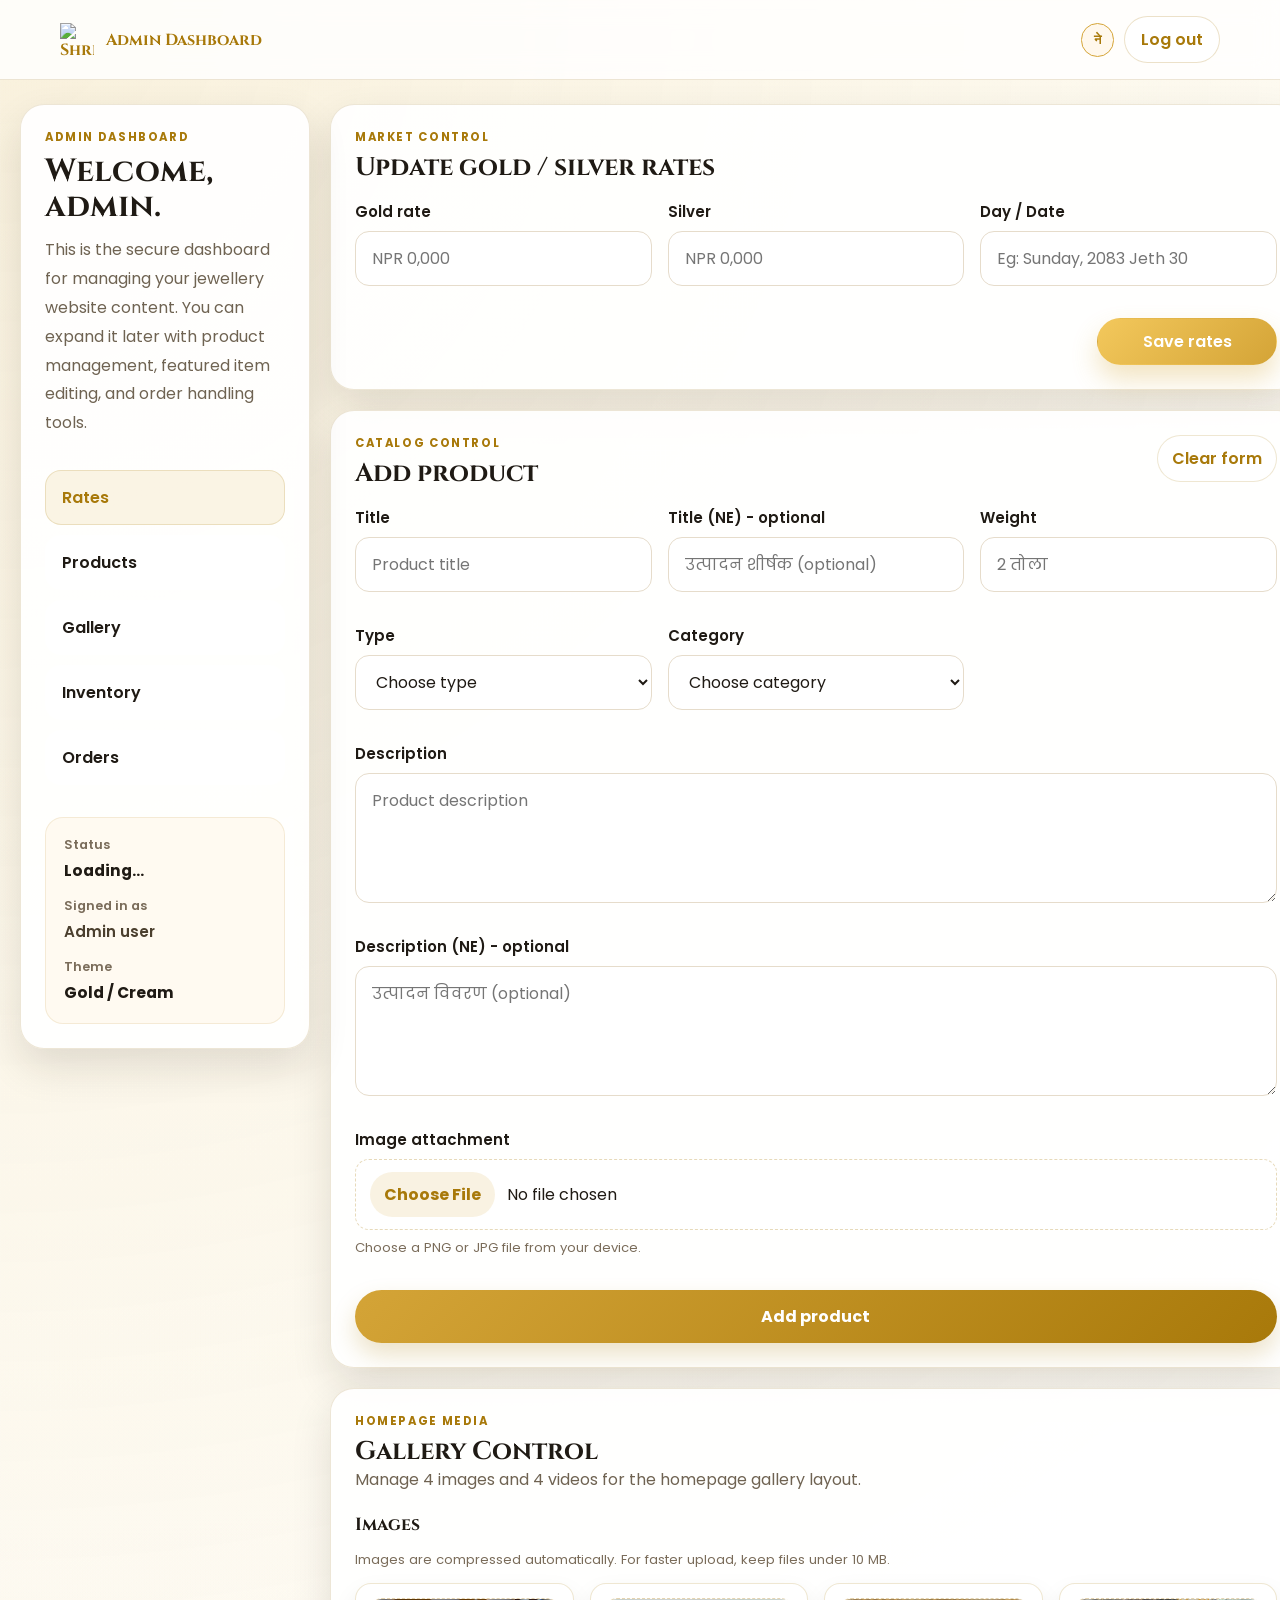
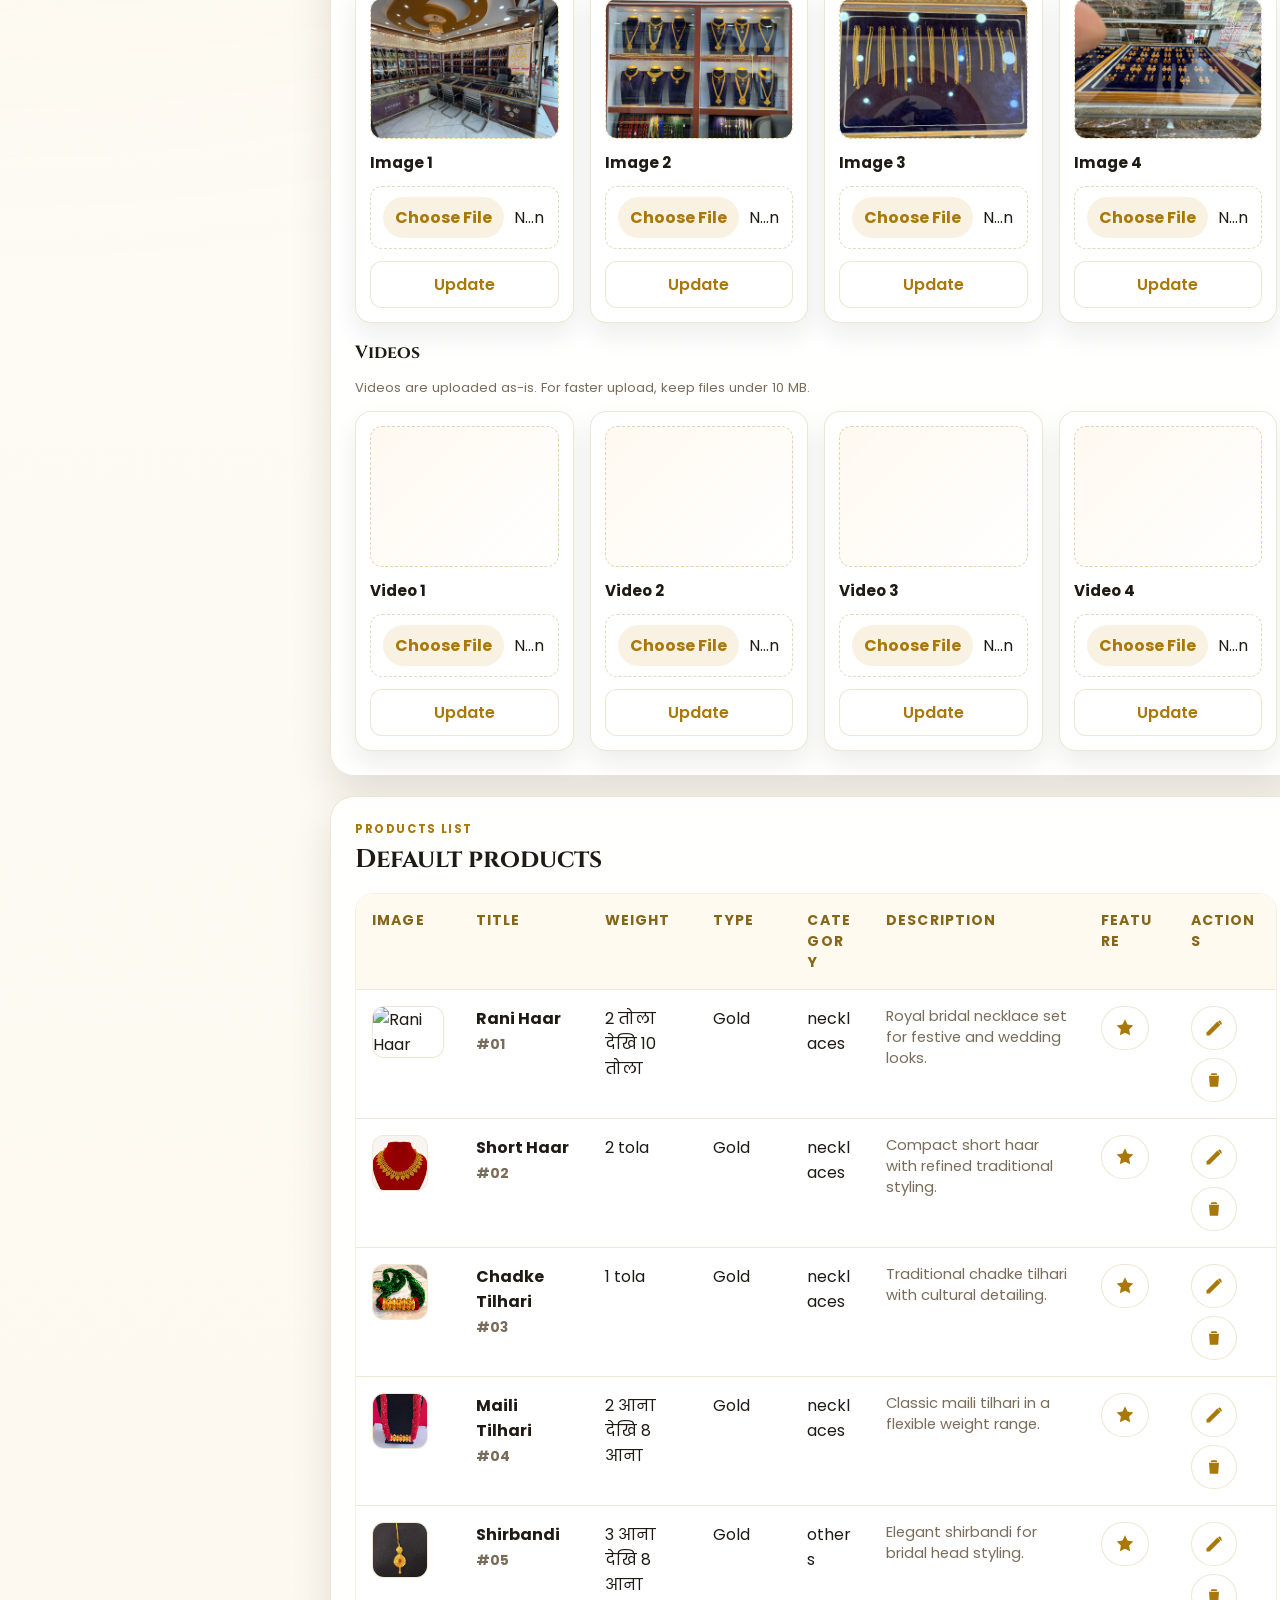
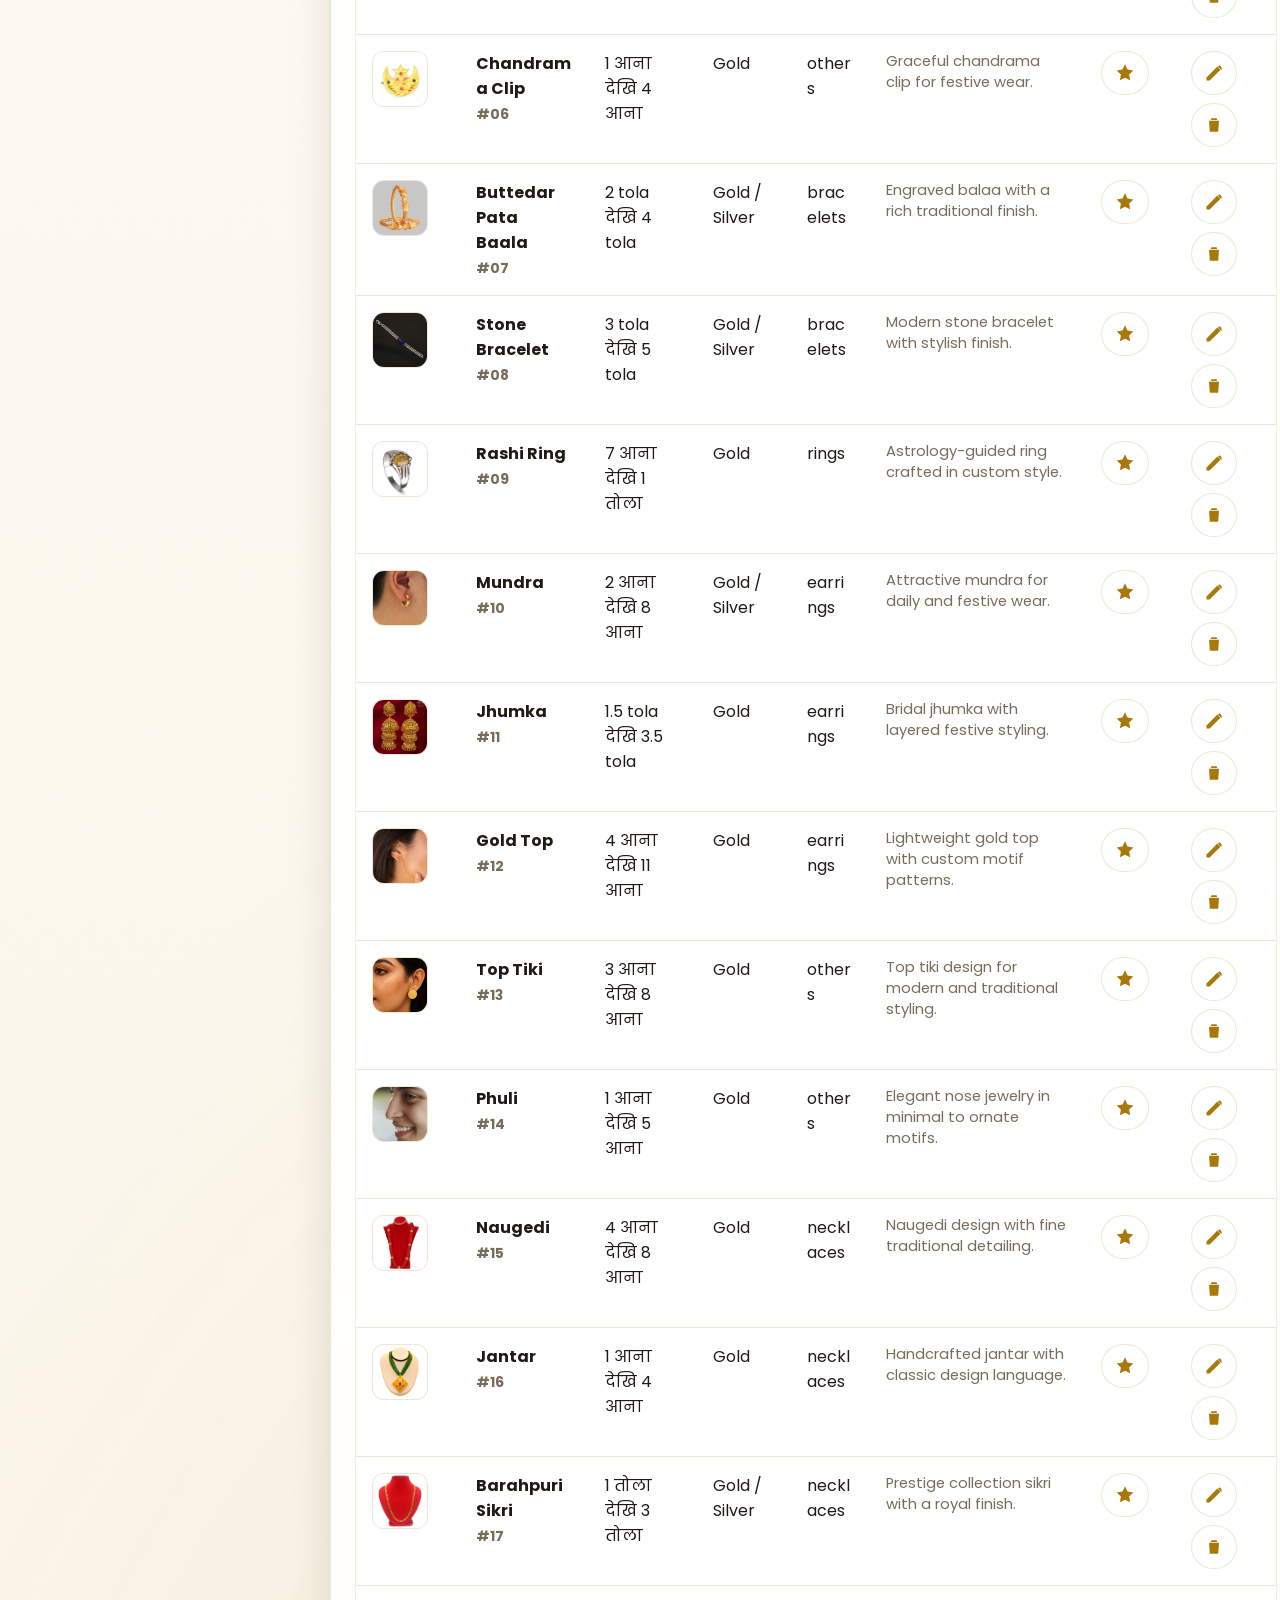
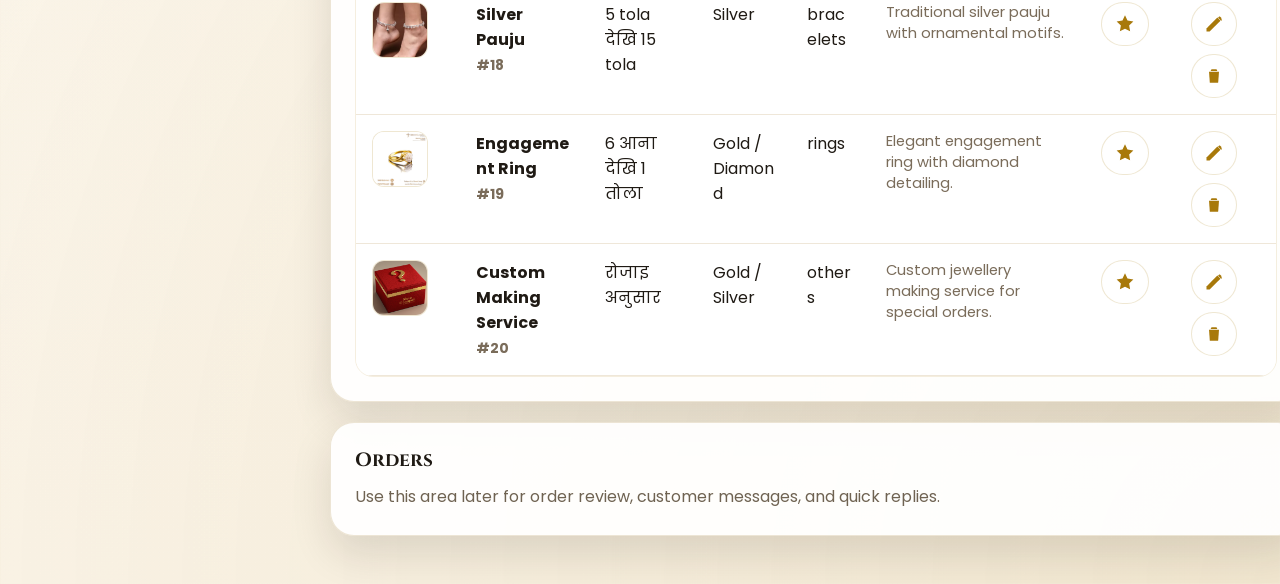
==== commit a8d907ee: "Add files via upload" ====
--- a/admin/dashboard.html
+++ b/admin/dashboard.html
@@ -140,7 +140,7 @@
                     </label>
                     <label class="field field-full">
                         <span data-i18n="imageLabel">Image attachment</span>
-                        <input type="file" id="productImageFile" accept="image/png,image/jpeg,image/jpg">
+                        <input type="file" id="productImageFile" accept=".jpg,.jpeg,.png,.webp,.mp4,.mov,image/*,video/*">
                         <small class="field-hint" data-i18n="imageHint">Choose a PNG or JPG file from your device.</small>
                     </label>
                     <div class="form-actions field-full">
@@ -169,7 +169,7 @@
                             </div>
                             <div class="gallery-slot-label" data-i18n="galleryImage1">Image 1</div>
                             <div class="gallery-upload">
-                                <input type="file" accept="image/*" data-gallery-input="img1">
+                                <input type="file" accept=".jpg,.jpeg,.png,.webp,.mp4,.mov,image/*,video/*" data-gallery-input="img1">
                             </div>
                             <button type="button" class="ghost-button gallery-update-button" data-gallery-update="img1" data-i18n="galleryUpdateButton">Update</button>
                         </article>
@@ -181,7 +181,7 @@
                             </div>
                             <div class="gallery-slot-label" data-i18n="galleryImage2">Image 2</div>
                             <div class="gallery-upload">
-                                <input type="file" accept="image/*" data-gallery-input="img2">
+                                <input type="file" accept=".jpg,.jpeg,.png,.webp,.mp4,.mov,image/*,video/*" data-gallery-input="img2">
                             </div>
                             <button type="button" class="ghost-button gallery-update-button" data-gallery-update="img2" data-i18n="galleryUpdateButton">Update</button>
                         </article>
@@ -193,7 +193,7 @@
                             </div>
                             <div class="gallery-slot-label" data-i18n="galleryImage3">Image 3</div>
                             <div class="gallery-upload">
-                                <input type="file" accept="image/*" data-gallery-input="img3">
+                                <input type="file" accept=".jpg,.jpeg,.png,.webp,.mp4,.mov,image/*,video/*" data-gallery-input="img3">
                             </div>
                             <button type="button" class="ghost-button gallery-update-button" data-gallery-update="img3" data-i18n="galleryUpdateButton">Update</button>
                         </article>
@@ -205,7 +205,7 @@
                             </div>
                             <div class="gallery-slot-label" data-i18n="galleryImage4">Image 4</div>
                             <div class="gallery-upload">
-                                <input type="file" accept="image/*" data-gallery-input="img4">
+                                <input type="file" accept=".jpg,.jpeg,.png,.webp,.mp4,.mov,image/*,video/*" data-gallery-input="img4">
                             </div>
                             <button type="button" class="ghost-button gallery-update-button" data-gallery-update="img4" data-i18n="galleryUpdateButton">Update</button>
                         </article>
@@ -223,7 +223,7 @@
                             </div>
                             <div class="gallery-slot-label" data-i18n="galleryVideo1">Video 1</div>
                             <div class="gallery-upload">
-                                <input type="file" accept="video/*" data-gallery-input="vid1">
+                                <input type="file" accept=".jpg,.jpeg,.png,.webp,.mp4,.mov,image/*,video/*" data-gallery-input="vid1">
                             </div>
                             <button type="button" class="ghost-button gallery-update-button" data-gallery-update="vid1" data-i18n="galleryUpdateButton">Update</button>
                         </article>
@@ -235,7 +235,7 @@
                             </div>
                             <div class="gallery-slot-label" data-i18n="galleryVideo2">Video 2</div>
                             <div class="gallery-upload">
-                                <input type="file" accept="video/*" data-gallery-input="vid2">
+                                <input type="file" accept=".jpg,.jpeg,.png,.webp,.mp4,.mov,image/*,video/*" data-gallery-input="vid2">
                             </div>
                             <button type="button" class="ghost-button gallery-update-button" data-gallery-update="vid2" data-i18n="galleryUpdateButton">Update</button>
                         </article>
@@ -247,7 +247,7 @@
                             </div>
                             <div class="gallery-slot-label" data-i18n="galleryVideo3">Video 3</div>
                             <div class="gallery-upload">
-                                <input type="file" accept="video/*" data-gallery-input="vid3">
+                                <input type="file" accept=".jpg,.jpeg,.png,.webp,.mp4,.mov,image/*,video/*" data-gallery-input="vid3">
                             </div>
                             <button type="button" class="ghost-button gallery-update-button" data-gallery-update="vid3" data-i18n="galleryUpdateButton">Update</button>
                         </article>
@@ -259,7 +259,7 @@
                             </div>
                             <div class="gallery-slot-label" data-i18n="galleryVideo4">Video 4</div>
                             <div class="gallery-upload">
-                                <input type="file" accept="video/*" data-gallery-input="vid4">
+                                <input type="file" accept=".jpg,.jpeg,.png,.webp,.mp4,.mov,image/*,video/*" data-gallery-input="vid4">
                             </div>
                             <button type="button" class="ghost-button gallery-update-button" data-gallery-update="vid4" data-i18n="galleryUpdateButton">Update</button>
                         </article>
@@ -306,8 +306,8 @@
     <script src="https://www.gstatic.com/firebasejs/10.12.5/firebase-app-compat.js"></script>
 
     <!-- 2. Next, load the specific feature libraries -->
+    <script src="https://www.gstatic.com/firebasejs/10.12.5/firebase-firestore-compat.js"></script>
     <script src="https://www.gstatic.com/firebasejs/10.12.5/firebase-auth-compat.js"></script>
-    <script src="https://www.gstatic.com/firebasejs/10.12.5/firebase-firestore-compat.js"></script>
     <script src="https://www.gstatic.com/firebasejs/10.12.5/firebase-storage-compat.js"></script>
 
     <!-- 3. Then load your secret configuration keys -->
@@ -317,4 +317,4 @@
     <script src="https://cdn.jsdelivr.net/npm/sweetalert2@11"></script>
     <script src="admin-script.js" defer></script>
 </body>
-</html>+</html>
